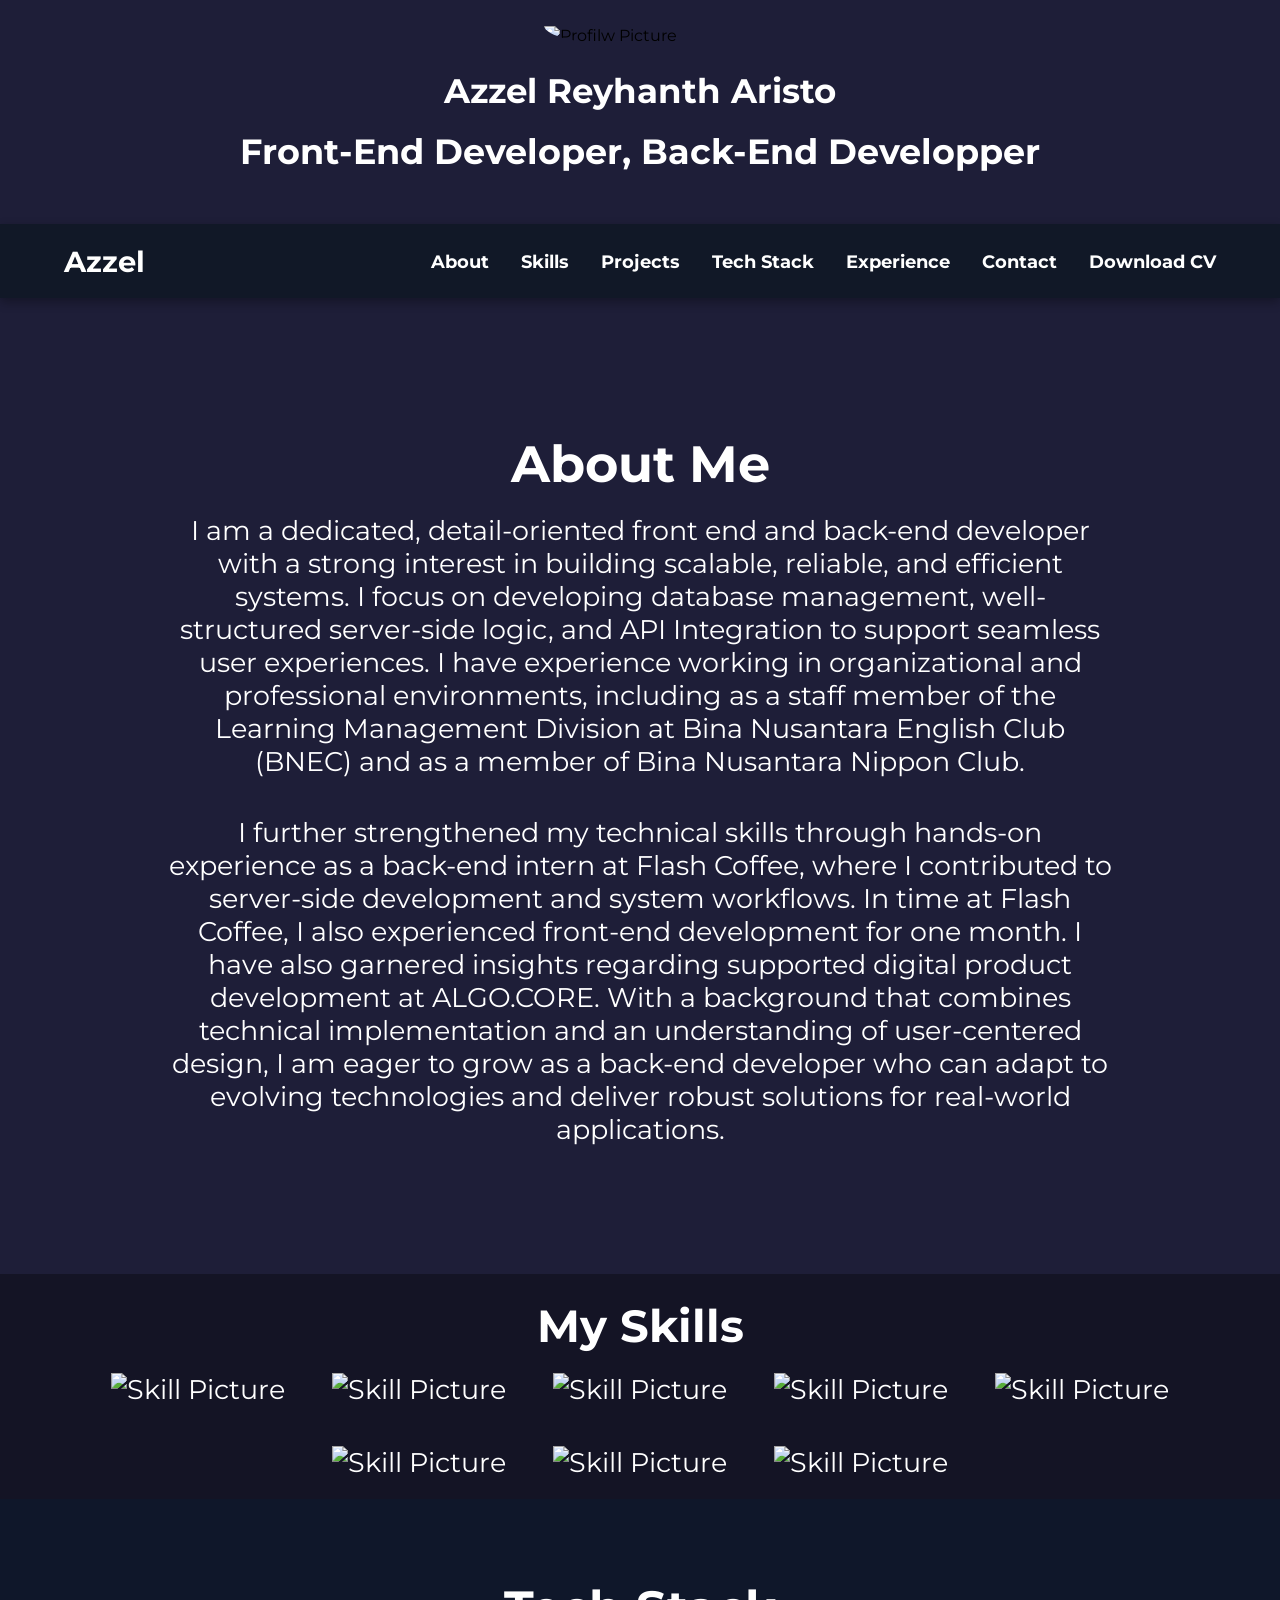
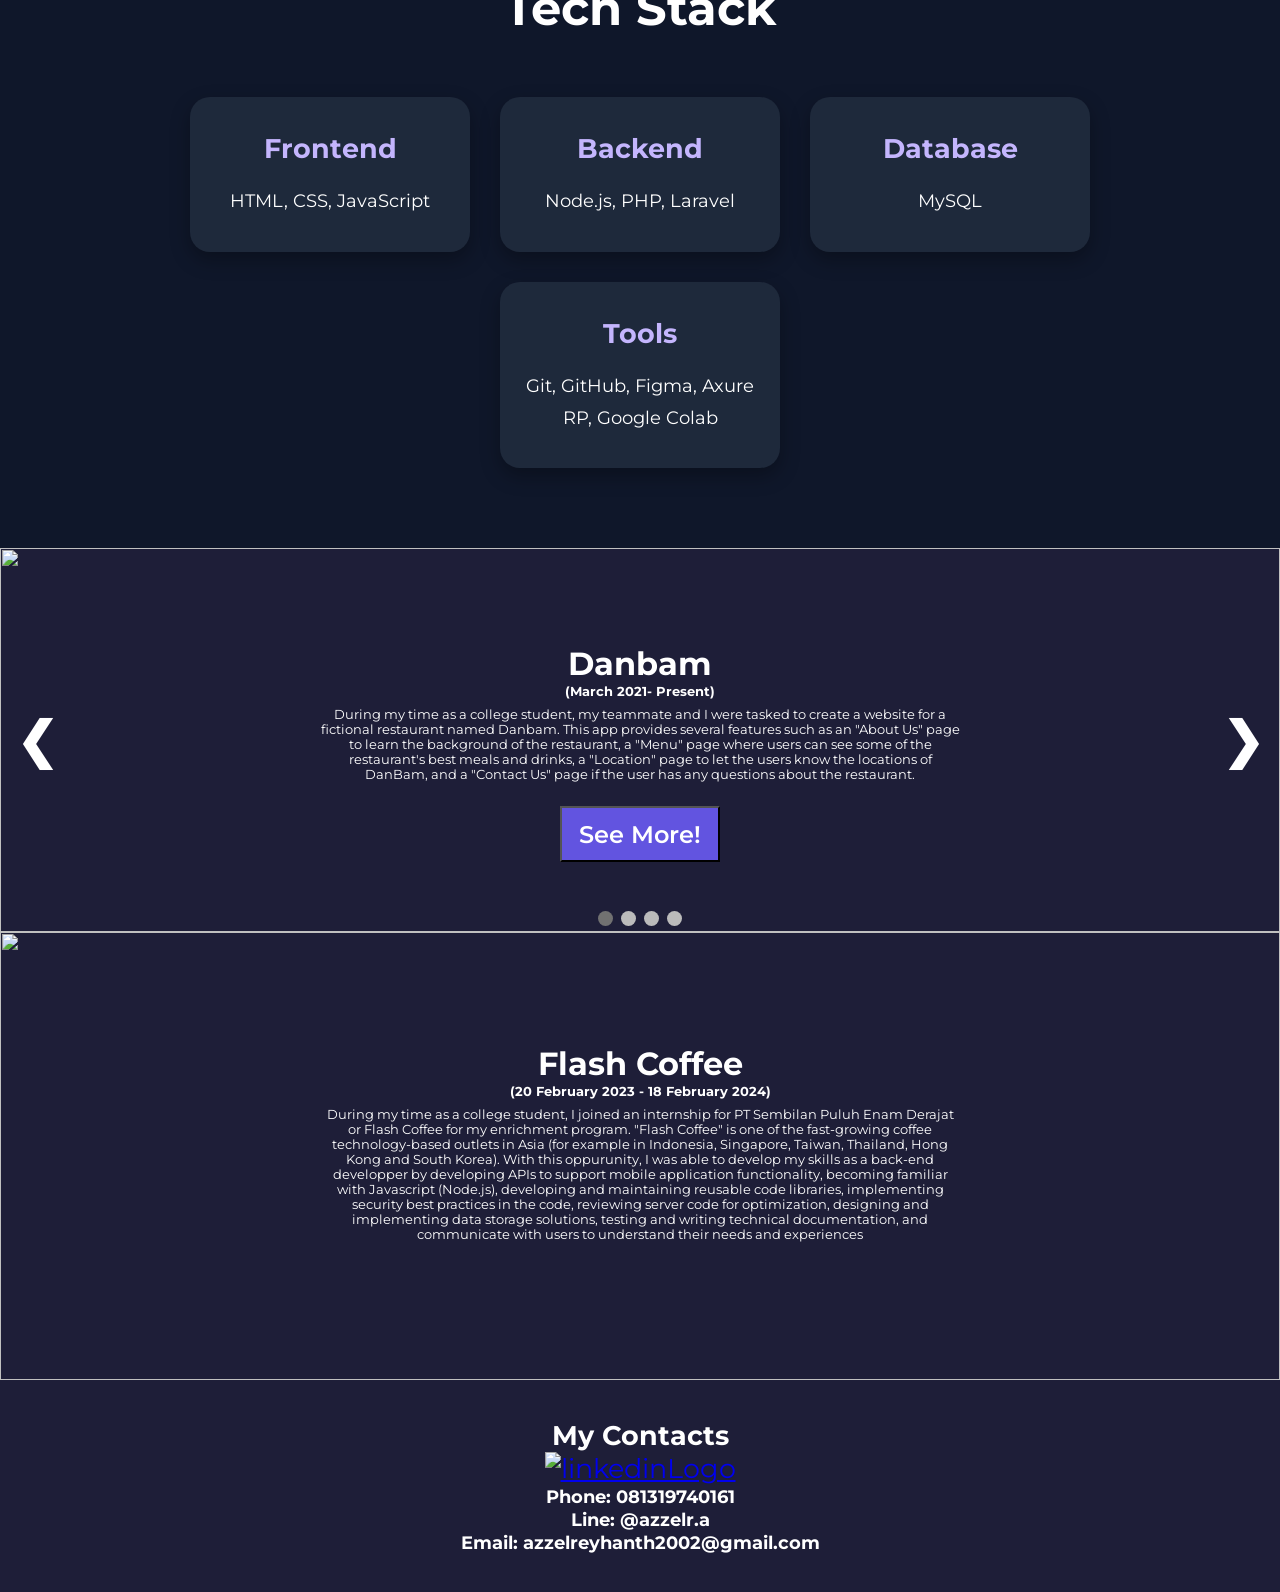
==== index.html @ fa7bba4c "update_18-5-2026" ====
<!doctype html>
<html lang="en">
  <head>
    <meta charset="UTF-8" />
    <meta http-equiv="X-UA-Compatible" content="IE=edge" />
    <meta name="viewport" content="width=device-width, initial-scale=1.0" />
    <title>Azzel's Portofolio</title>
    <link rel="stylesheet" href="index.css" />
    <link rel="stylesheet" href="indexResponsive.css" />
    <div class="header-content">
      <img src="./image/profilepicture.jpg" class="bgAbtME" alt="Profilw Picture" />
      <h1 class="name-forHeader">Azzel Reyhanth Aristo</h1>
      <br />
      <h2 class="job-forHeader">Front-End Developer, Back-End Developper</h2>
    </div>
  </head>
  <body>
    <nav class="navbar">
      <div class="nav-logo">Azzel</div>

      <ul class="nav-links">
        <li><a href="#about">About</a></li>
        <li><a href="#skills">Skills</a></li>
        <li><a href="#projects">Projects</a></li>
        <li><a href="#techstack">Tech Stack</a></li>
        <li><a href="#experience">Experience</a></li>
        <li><a href="#contact">Contact</a></li>
        <li>
          <a href="./Azzel Reyhanth Aristo_CV.pdf" download>Download CV</a>
        </li>
      </ul>
    </nav>
    <div class="aboutme" id="about" style="background-image: &quot;./image/coding.jpg&quot;">
      <div class="abtMe-content">
        <h1 class="abtMe-title">About Me</h1>
        <p class="abtMe-description">
          I am a dedicated, detail-oriented front end and back-end developer with a strong interest in building scalable, reliable, and efficient systems. I focus on developing database management, well-structured server-side logic, and API
          Integration to support seamless user experiences. I have experience working in organizational and professional environments, including as a staff member of the Learning Management Division at Bina Nusantara English Club (BNEC) and
          as a member of Bina Nusantara Nippon Club.
        </p>
        <br />
        <p class="abtMe-description">
          I further strengthened my technical skills through hands-on experience as a back-end intern at Flash Coffee, where I contributed to server-side development and system workflows. In time at Flash Coffee, I also experienced
          front-end development for one month. I have also garnered insights regarding supported digital product development at ALGO.CORE. With a background that combines technical implementation and an understanding of user-centered
          design, I am eager to grow as a back-end developer who can adapt to evolving technologies and deliver robust solutions for real-world applications.
        </p>
      </div>
    </div>

    <div class="myskills" id="skills">
      <h1 class="skills-title">My Skills</h1>
      <img src="./image/logo_C.png" class="CLogo" alt="Skill Picture" />
      <img src="./image/logo_htmlCSSJS.png" class="skillsLogo" alt="Skill Picture" />
      <img src="./image/logo_figma.svg" class="figmaLogo" alt="Skill Picture" />
      <img src="./image/logo_axure.svg" class="AXLogo" alt="Skill Picture" />
      <img src="./image/node.js_logo.png" class="NJLogo" alt="Skill Picture" />
      <img src="./image/laravel.png" class="LRVLogo" alt="Skill Picture" />
      <img src="./image/php.png" class="PHPLogo" alt="Skill Picture" />
      <img src="./image/pythonlogo.png" class="PhythonLogo" alt="Skill Picture" />
    </div>
    <div class="techstack" id="techstack">
      <h1>Tech Stack</h1>

      <div class="stack-wrapper">
        <div class="stack-category">
          <h2>Frontend</h2>
          <p>HTML, CSS, JavaScript</p>
        </div>

        <div class="stack-category">
          <h2>Backend</h2>
          <p>Node.js, PHP, Laravel</p>
        </div>

        <div class="stack-category">
          <h2>Database</h2>
          <p>MySQL</p>
        </div>

        <div class="stack-category">
          <h2>Tools</h2>
          <p>Git, GitHub, Figma, Axure RP, Google Colab</p>
        </div>
      </div>
    </div>

    <div class="projects" id="projects">
      <div class="slide-container">
        <div class="mySlides fade">
          <div class="content">
            <h1>Danbam</h1>
            <h5>(March 2021- Present)</h5>
            <p>
              During my time as a college student, my teammate and I were tasked to create a website for a fictional restaurant named Danbam. This app provides several features such as an "About Us" page to learn the background of the
              restaurant, a "Menu" page where users can see some of the restaurant's best meals and drinks, a "Location" page to let the users know the locations of DanBam, and a "Contact Us" page if the user has any questions about the
              restaurant.
            </p>
            <a href="https://danbam.pages.dev/"><button class="seemore">See More!</button></a>
          </div>
          <img src="./image/Prototype_Danbam.png" alt="" />
        </div>

        <div class="mySlides fade">
          <div class="content">
            <h1>CS Course</h1>
            <h5>(June 2021 - Present)</h5>
            <p>
              I've made a challenge for myself to lead a team of 3 in order to design an educational website. This leads me to create CS Course that provides free online courses for people to learn everything they need to know about
              Computer Science. Each different course provides an E-Book, video learning, and exercises. This website also includes a forum page where users can interact with each other and share their knowledge regarding a certain topic.
            </p>
            <a href="https://www.figma.com/proto/AVE2TmdHXMwDo9JzcNJJAb/CS-Courses_Final-Project-HCI-(Finalized)?node-id=2%3A1475&scaling=min-zoom&page-id=0%3A1&starting-point-node-id=2%3A1475"><button class="seemore">See More!</button></a>
          </div>

          <img src="./image/Prototype_CSCourse.png" alt="" />
        </div>

        <div class="mySlides fade">
          <div class="content">
            <h1>Garmob</h1>
            <h5>(June 2022 - Present)</h5>
            <p>
              In a reasearch I have done with my teammates, we have found certain difficulties in gardening or farming. These problems resolves around uncertainty in maintaining and caring for plants, the unavailability of proper direction
              on how to farm from experts, and the ignorance in the exact harvest time. In order to slove these issues, we have come up with a solution in a form of a gardening app named GarMob or Gardening Mobile. GarMob will help someone
              in planting, by providing recommendations for tools and materials as well as planting media for each plant so that the tools and materials selected are appropriate and the user can get success in gardening and be able to
              harvest.
            </p>
            <a href="https://www.figma.com/proto/s5yxkwmtyEQhi0pEe1dJr7/Prototype-GarMob?node-id=1%3A4&scaling=scale-down&page-id=0%3A1&starting-point-node-id=1%3A4"><button class="seemore">See More!</button></a>
          </div>
          <img src="./image/Prototype_GarMob.png" alt="" />
        </div>

        <div class="mySlides fade">
          <div class="content">
            <h1>Belajaritma</h1>
            <h5>(June 2023- Present)</h5>
            <p>
              During the last semester of my college years, my teammate and I created a learning website for basic programming called Belajaritma for our research by using PHP and the Laravel Framework. The Belajaritma application is a
              learning website that can help users learn about the basics of programming. With this application, users can study basic programming materials in video and PDF form, do assignments and final tests as evaluation material, do
              paid certifications for special fields, and discuss together with the forum feature.
            </p>
            <a href="https://drive.google.com/file/d/1KySWJPVnks8cIC2wJU8dArjV4sJ12WSY/view?usp=sharing"><button class="seemore">See More!</button></a>
          </div>
          <img src="./image/Halaman Login.png" alt="" />
        </div>
        <!-- next&prev -->
        <a class="prev" onclick="plusSlides(-1)">&#10094;</a>
        <a class="next" onclick="plusSlides(1)">&#10095;</a>

        <!-- dot -->
        <div class="titik">
          <span class="dot" onclick="currentSlide(1)"></span>
          <span class="dot" onclick="currentSlide(2)"></span>
          <span class="dot" onclick="currentSlide(3)"></span>
          <span class="dot" onclick="currentSlide(4)"></span>
        </div>
      </div>
    </div>
    <div class="slideScriptProjects">
      <script>
        var slideIndex = 1;
        showSlides(slideIndex);
        function plusSlides(n) {
          showSlides((slideIndex += n));
        }
        function currentSlide(n) {
          showSlides((slideIndex = n));
        }
        function showSlides(n) {
          var i;
          var slides = document.getElementsByClassName("mySlides");
          var dots = document.getElementsByClassName("dot");
          if (n > slides.length) {
            slideIndex = 1;
          }
          if (n < 1) {
            slideIndex = slides.length;
          }
          for (i = 0; i < slides.length; i++) {
            slides[i].style.display = "none";
          }
          for (i = 0; i < dots.length; i++) {
            dots[i].className = dots[i].className.replace(" active", "");
          }
          slides[slideIndex - 1].style.display = "block";
          dots[slideIndex - 1].className += " active";
        }
      </script>
    </div>

    <div class="workExperience" id="experience">
      <div class="slide-container">
        <div class="content">
          <h1>Flash Coffee</h1>
          <h5>(20 February 2023 - 18 February 2024)</h5>
          <p>
            During my time as a college student, I joined an internship for PT Sembilan Puluh Enam Derajat or Flash Coffee for my enrichment program. "Flash Coffee" is one of the fast-growing coffee technology-based outlets in Asia (for
            example in Indonesia, Singapore, Taiwan, Thailand, Hong Kong and South Korea). With this oppurunity, I was able to develop my skills as a back-end developper by developing APIs to support mobile application functionality,
            becoming familiar with Javascript (Node.js), developing and maintaining reusable code libraries, implementing security best practices in the code, reviewing server code for optimization, designing and implementing data storage
            solutions, testing and writing technical documentation, and communicate with users to understand their needs and experiences
          </p>
        </div>
        <img src="./image/flashcoffeeimage.png" alt="" />
      </div>
    </div>
    <div class="footer" id="contact">
      <footer>
        <h4>My Contacts</h4>
        <a href="https://www.linkedin.com/in/azzel-reyhanth-aristo-046a54222/">
          <img src="./image/Linked In Logo.png" class="AXLogo" alt="linkedinLogo" />
        </a>
        <h6>Phone: 081319740161</h6>
        <h6>Line: @azzelr.a</h6>
        <h6>Email: azzelreyhanth2002@gmail.com</h6>
      </footer>
    </div>
  </body>
</html>
---- index.css ----
@import url("https://fonts.googleapis.com/css2?family=Montserrat:ital,wght@0,100;0,200;0,300;0,400;0,500;0,600;0,700;0,800;0,900;1,100;1,200;1,300;1,400;1,500;1,600;1,700;1,800;1,900&display=swap");

* {
  font-family: "Montserrat", sans-serif;
  margin: 0;
  padding: 0;
  box-sizing: border-box;
}
html,
body {
  background-color: #1e1e38;
}
.header-content {
  padding-bottom: 2%;
  background-color: #1e1e38;
}
.bgAbtME {
  display: block;
  padding-top: 2%;
  margin-left: auto;
  margin-right: auto;
  width: 15%;
  height: 15%;
  border-radius: 100%;
}
.name-forHeader {
  color: white;
  text-align: center;
  padding-top: 2%;
  font-size: 2.1rem;
}
.navbar {
  position: sticky;
  top: 0;
  width: 100%;
  z-index: 9999;
  display: flex;
  justify-content: space-between;
  align-items: center;
  padding: 1.2rem 5%;
  background-color: #111827;
  box-shadow: 0 4px 10px rgba(0, 0, 0, 0.3);
}

.nav-logo {
  color: white;
  font-size: 1.8rem;
  font-weight: 700;
}

.nav-links {
  display: flex;
  gap: 2rem;
  list-style: none;
}

.nav-links a {
  position: relative;
  color: white;
  text-decoration: none;
  font-size: 1.1rem;
  font-weight: 700;
  transition: color 0.3s ease;
}

.nav-links a:hover {
  color: #8b5cf6;
}

.nav-links a::after {
  content: "";
  position: absolute;
  left: 0;
  bottom: -5px;
  width: 0%;
  height: 3px;
  background-color: #8b5cf6;
  transition: width 0.3s ease;
}

.nav-links a:hover::after {
  width: 100%;
}
.job-forHeader {
  color: white;
  text-align: center;
  padding-bottom: 2%;
  font-size: 2.2rem;
}
.aboutme {
  color: white;
  text-align: center;
  padding-top: 1%;
  padding-bottom: 2%;
  background-image: url("./image/coding.jpg");
  background-repeat: no-repeat;
  background-position: center;
  background-size: cover;
}

img {
  max-width: 100%;
  height: auto;
}

.abtMe-content {
  margin: 0 13%;
  padding: 8% 0;
}
.abtMe-description {
  padding-top: 2%;
  font-size: 1.7rem;
}
.abtMe-title {
  padding-top: 2%;
  font-size: 3.2rem;
}

.myskills {
  color: white;
  text-align: center;
  background-color: #141425;
  background-size: 100%;
  font-size: 1.7rem;
}
.myskills img {
  width: 200px;
  height: 200px;
  object-fit: contain;
  padding: 20px;
  vertical-align: middle;
}

.skills-title {
  text-align: center;
  padding-top: 2%;
  font-size: 3.5vw;
}

.slide-container {
  max-width: 100%;
  position: relative;
  margin: 0;
}

.mySlides {
  position: relative;
  display: none;
  width: 100%;
  height: 30vw;
}

.techstack {
  background-color: #0f172a;
  color: white;
  padding: 80px 10%;
  text-align: center;
}

.techstack h1 {
  font-size: 3rem;
  margin-bottom: 60px;
}

.techstack {
  display: flex;
  flex-direction: column;
  align-items: center;
}

.techstack .stack-wrapper {
  display: flex;
  flex-wrap: wrap;
  justify-content: center;
  gap: 30px;
}

.stack-category {
  background: #1e293b;
  width: 280px;
  padding: 35px 25px;
  border-radius: 20px;
  box-shadow: 0 8px 20px rgba(0, 0, 0, 0.3);
  transition: all 0.3s ease;
}

.stack-category:hover {
  transform: translateY(-10px);
  background-color: #312e81;
  box-shadow: 0 12px 30px rgba(139, 92, 246, 0.3);
}

.stack-category h2 {
  font-size: 1.7rem;
  margin-bottom: 20px;
  color: #c4b5fd;
}

.stack-category p {
  font-size: 1.1rem;
  line-height: 1.8;
}

.workExperience img {
  width: 100%;
  height: 35vw;
  object-fit: cover;
  display: block;
}

.content p {
  font-size: 1vw;
}
.mySlides img {
  width: 100%;
  height: 100%;
  object-fit: cover;
  display: block;
}
/* dot */
.titik {
  position: absolute;
  bottom: 0.5%;
  left: 50%;
  transform: translate(-50%, 0%);
}
.dot span {
  text-align: center;
}
.dot {
  cursor: pointer;
  height: 15px;
  width: 15px;
  margin: 0 2px;
  background-color: #bbb;
  border-radius: 50%;
  display: inline-block;
  transition: background-color 0.6s ease;
}
.active,
.dot:hover {
  background-color: #717171;
}

.content {
  color: white;
  text-align: center;
  position: absolute;
  top: 25%;
  left: 50%;
  transform: translate(-50%, 0%);
  font-size: 1rem;
}
.content h5 {
  padding-bottom: 0.5rem;
}

.prev,
.next {
  cursor: pointer;
  position: absolute;
  top: 50%;
  width: auto;
  padding: 16px;
  color: white;
  font-weight: bold;
  font-size: 50px;
  transition: 0.6s ease;
  border-radius: 0 3px 3px 0;
  user-select: none;
  transform: translate(0%, -50%);
}

.seemore {
  cursor: pointer;
  font-size: 1.5rem;
  font-weight: 600;
  margin-top: 1.5rem;
  color: rgb(255, 255, 255);
  background-color: rgb(98, 84, 224);
  width: 10rem;
  height: 3.5rem;
}

.prev:hover,
.next:hover {
  background-color: rgba(0, 0, 0, 0.8);
}

.next {
  right: 0;
  border-radius: 3px 0 0 3px;
}

.fade {
  -webkit-animation-name: fade;
  -webkit-animation-duration: 1.5s;
  animation-name: fade;
  animation-duration: 1.5s;
}

@-webkit-keyframes fade {
  from {
    opacity: 0.4;
  }
  to {
    opacity: 1;
  }
}

@keyframes fade {
  from {
    opacity: 0.4;
  }
  to {
    opacity: 1;
  }
}
.footer {
  padding: 3%;
  color: white;
  text-align: center;
  background-color: #1e1e38;
  background-size: 100%;
  font-size: 1.7rem;
}
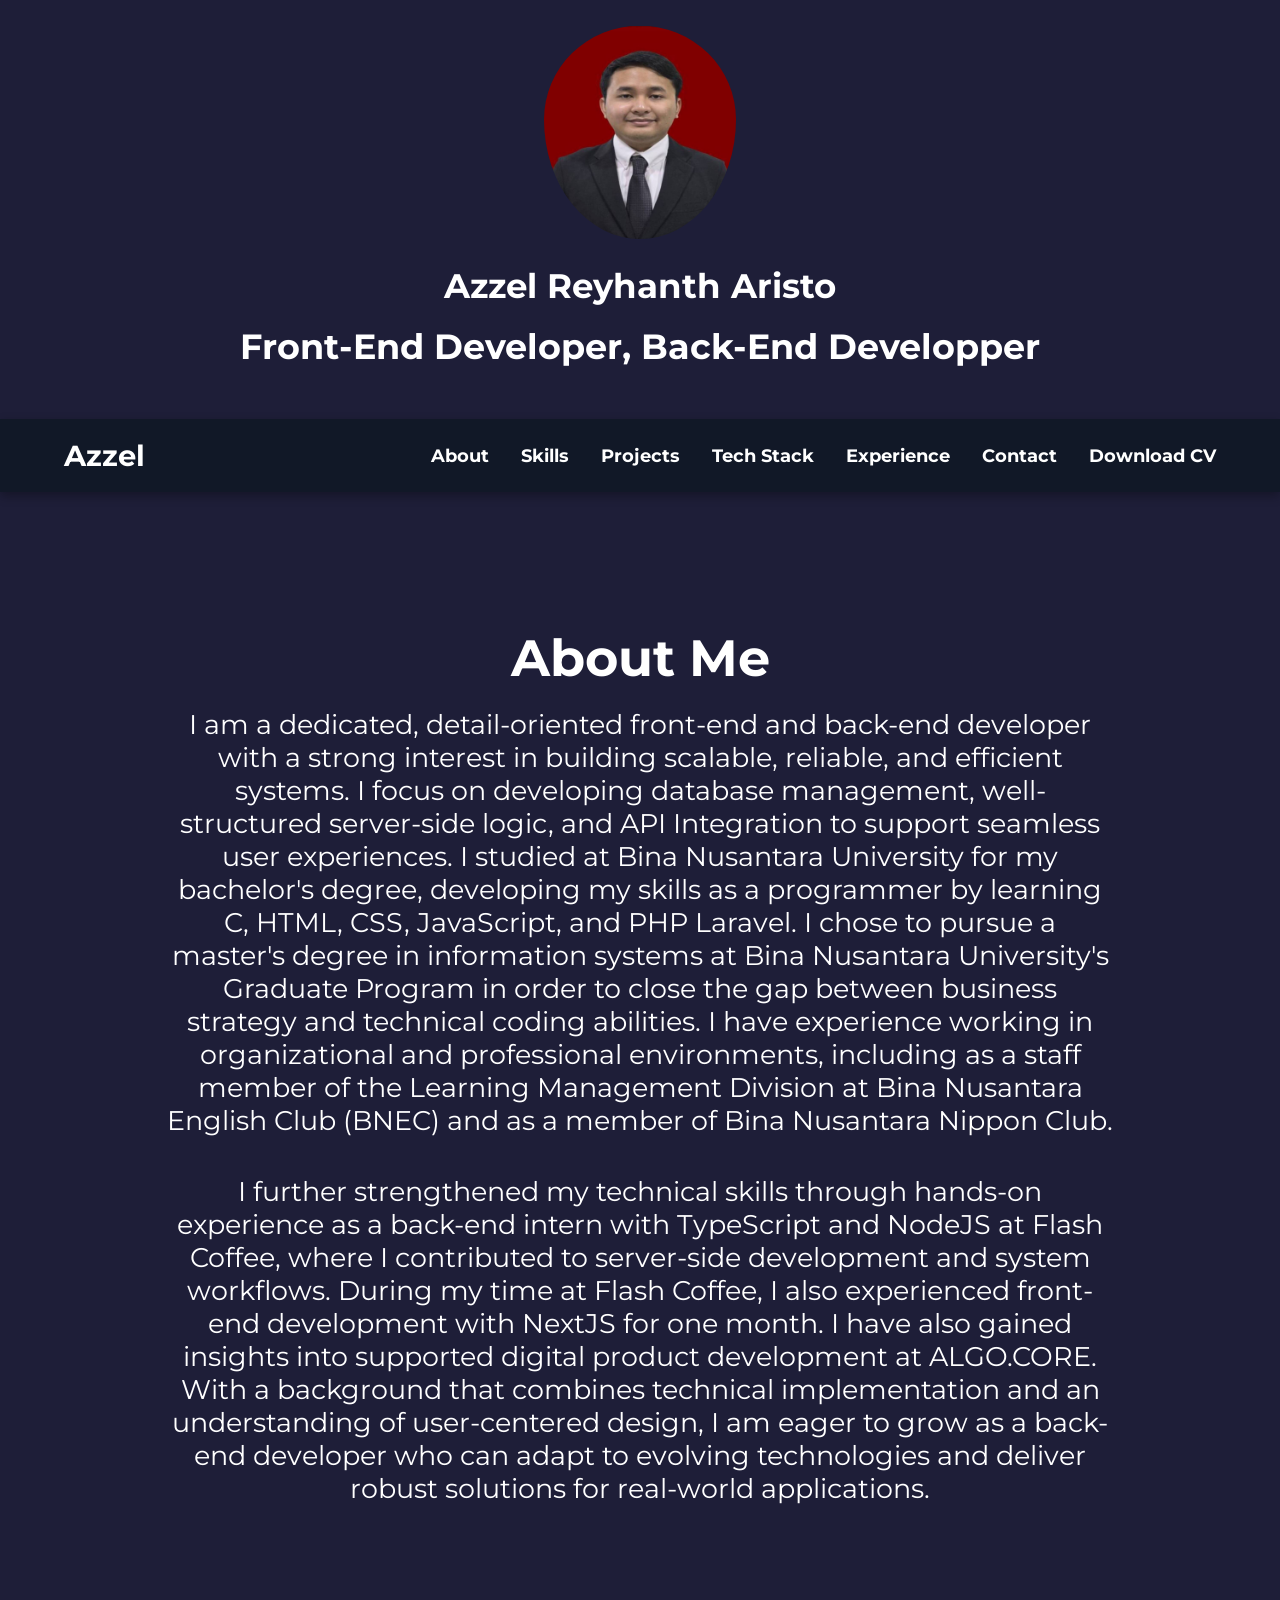
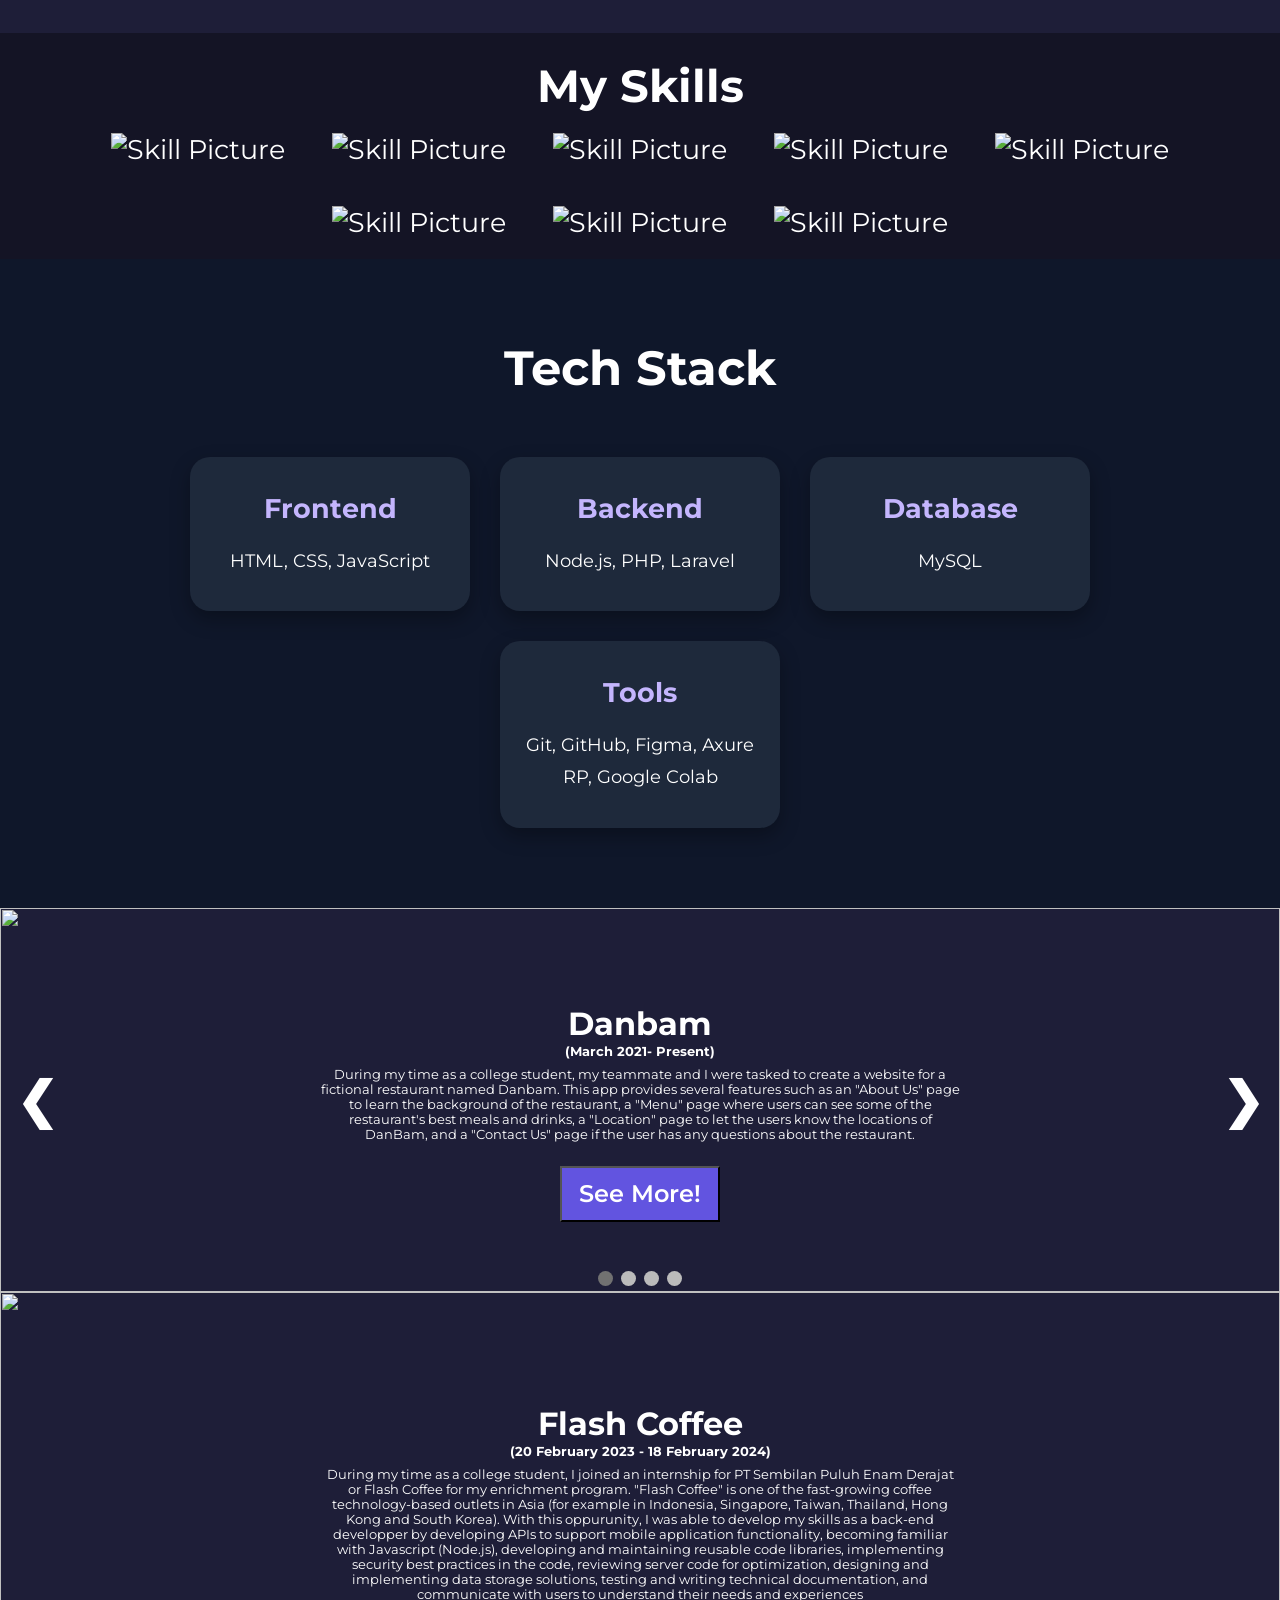
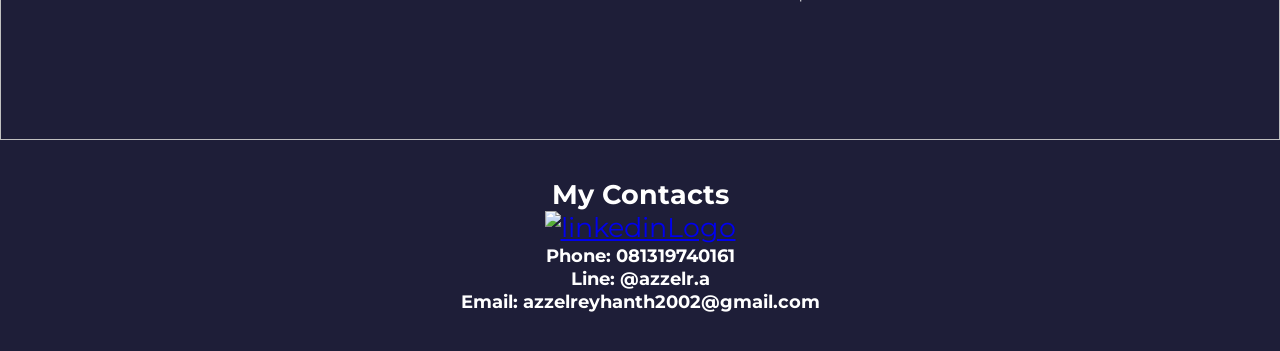
==== commit aab931d5: "Update index.html" ====
--- a/index.html
+++ b/index.html
@@ -6,7 +6,7 @@
     <meta name="viewport" content="width=device-width, initial-scale=1.0" />
     <title>Azzel's Portofolio</title>
     <link rel="stylesheet" href="index.css" />
-    <link rel="stylesheet" href="indexResponsive.css" />
+    <link rel="stylesheet" href="indexResponsive_Tablet.css" />
     <div class="header-content">
       <img src="./image/profilepicture.jpg" class="bgAbtME" alt="Profilw Picture" />
       <h1 class="name-forHeader">Azzel Reyhanth Aristo</h1>
@@ -34,15 +34,11 @@
       <div class="abtMe-content">
         <h1 class="abtMe-title">About Me</h1>
         <p class="abtMe-description">
-          I am a dedicated, detail-oriented front end and back-end developer with a strong interest in building scalable, reliable, and efficient systems. I focus on developing database management, well-structured server-side logic, and API
-          Integration to support seamless user experiences. I have experience working in organizational and professional environments, including as a staff member of the Learning Management Division at Bina Nusantara English Club (BNEC) and
-          as a member of Bina Nusantara Nippon Club.
+          I am a dedicated, detail-oriented front-end and back-end developer with a strong interest in building scalable, reliable, and efficient systems. I focus on developing database management, well-structured server-side logic, and API Integration to support seamless user experiences. I studied at Bina Nusantara University for my bachelor's degree, developing my skills as a programmer by learning C, HTML, CSS, JavaScript, and PHP Laravel. I chose to pursue a master's degree in information systems at Bina Nusantara University's Graduate Program in order to close the gap between business strategy and technical coding abilities. I have experience working in organizational and professional environments, including as a staff member of the Learning Management Division at Bina Nusantara English Club (BNEC) and as a member of Bina Nusantara Nippon Club. 
         </p>
         <br />
         <p class="abtMe-description">
-          I further strengthened my technical skills through hands-on experience as a back-end intern at Flash Coffee, where I contributed to server-side development and system workflows. In time at Flash Coffee, I also experienced
-          front-end development for one month. I have also garnered insights regarding supported digital product development at ALGO.CORE. With a background that combines technical implementation and an understanding of user-centered
-          design, I am eager to grow as a back-end developer who can adapt to evolving technologies and deliver robust solutions for real-world applications.
+          I further strengthened my technical skills through hands-on experience as a back-end intern with TypeScript and NodeJS at Flash Coffee, where I contributed to server-side development and system workflows. During my time at Flash Coffee, I also experienced front-end development with NextJS for one month. I have also gained insights into supported digital product development at ALGO.CORE. With a background that combines technical implementation and an understanding of user-centered design, I am eager to grow as a back-end developer who can adapt to evolving technologies and deliver robust solutions for real-world applications.
         </p>
       </div>
     </div>
--- a/index.css
+++ b/index.css
@@ -123,6 +123,7 @@
   background-size: 100%;
   font-size: 1.7rem;
 }
+
 .myskills img {
   width: 200px;
   height: 200px;
--- a/indexResponsive_Tablet.css
+++ b/indexResponsive_Tablet.css
@@ -0,0 +1,304 @@
+@media only screen and (max-width: 992px) {
+  @import url("https://fonts.googleapis.com/css2?family=Montserrat:ital,wght@0,100;0,200;0,300;0,400;0,500;0,600;0,700;0,800;0,900;1,100;1,200;1,300;1,400;1,500;1,600;1,700;1,800;1,900&display=swap");
+
+  * {
+    font-family: "Montserrat", sans-serif;
+    margin: 0;
+    padding: 0;
+  }
+  .header-content {
+    padding-bottom: 2%;
+    background-color: #1e1e38;
+  }
+  .bgAbtME {
+    display: block;
+    padding-top: 2%;
+    margin-left: auto;
+    margin-right: auto;
+    width: 15%;
+    height: 15%;
+    border-radius: 100%;
+  }
+  .name-forHeader {
+    color: white;
+    text-align: center;
+    padding-top: 2%;
+    font-size: 1.7rem;
+  }
+  .job-forHeader {
+    color: white;
+    text-align: center;
+    padding-bottom: 2%;
+    font-size: 1.7rem;
+  }
+  .aboutme {
+    color: white;
+    text-align: center;
+    padding-top: 1%;
+    padding-bottom: 2%;
+    background-image: url("./image/coding.jpg");
+    background-repeat: no-repeat;
+    background-size: 100%;
+  }
+
+  .abtMe-content {
+    margin: 13%;
+  }
+  .abtMe-description {
+    padding-top: 2%;
+    font-size: 0.5rem;
+  }
+  .abtMe-title {
+    padding-top: 2%;
+    font-size: 1.2rem;
+  }
+
+  .myskills {
+    color: white;
+    text-align: center;
+    background-color: #141425;
+    background-size: 100%;
+    font-size: 1.7rem;
+  }
+  .workExperience img {
+    width: 100%;
+    height: 35vw;
+    object-fit: cover;
+    display: block;
+  }
+
+  .skillsLogo {
+    padding: 3%;
+    display: inline;
+    width: 25%;
+  }
+  .figmaLogo {
+    padding: 3%;
+    display: inline;
+    width: 7%;
+  }
+  .CLogo {
+    padding: 3%;
+    display: inline;
+    width: 10%;
+  }
+  .AXLogo {
+    padding: 3%;
+    display: inline;
+    width: 10%;
+  }
+  .PSLogo {
+    padding: 3%;
+    display: inline;
+    width: 10%;
+  }
+  .LRVLogo {
+    padding: 3%;
+    display: inline;
+    width: 10%;
+  }
+  .PHPLogo {
+    padding: 3%;
+    display: inline;
+    width: 10%;
+  }
+  .skills-title {
+    text-align: center;
+    padding-top: 2%;
+    font-size: 3.5vw;
+  }
+
+  .slide-container {
+    max-width: 100%;
+    position: relative;
+    margin: 0;
+  }
+
+  .mySlides {
+    position: relative;
+    display: none;
+    width: 100%;
+    height: 30vw;
+  }
+  .content h1 {
+    font-size: 1.7vw;
+  }
+  .content h5 {
+    font-size: 1.4vw;
+  }
+  .content p {
+    font-size: 0.77vw;
+  }
+  .mySlides img {
+    width: 100%;
+    height: 100%;
+    object-fit: cover;
+    display: block;
+  }
+  .navbar {
+    display: flex;
+    flex-direction: row;
+    justify-content: space-between;
+    align-items: center;
+    padding: 1rem 2rem;
+    gap: 1rem;
+  }
+
+  .nav-logo {
+    font-size: 1.5rem;
+  }
+
+  .nav-links {
+    display: flex;
+    flex-wrap: wrap;
+    justify-content: flex-end;
+    align-items: center;
+    gap: 1rem;
+
+    list-style: none;
+    padding: 0;
+    margin: 0;
+  }
+
+  .nav-links li {
+    width: auto;
+  }
+
+  .nav-links a {
+    display: inline-block;
+    font-size: 0.9rem;
+    padding: 0.3rem 0.4rem;
+  }
+
+  .techstack {
+    padding: 60px 5%;
+  }
+
+  .techstack h1 {
+    font-size: 2rem;
+  }
+
+  .stack-wrapper {
+    flex-direction: column;
+    align-items: center;
+  }
+
+  .stack-category {
+    width: 100%;
+    max-width: 320px;
+  }
+
+  .stack-category h2 {
+    font-size: 1.4rem;
+  }
+
+  .stack-category p {
+    font-size: 1rem;
+  }
+
+  .titik {
+    position: absolute;
+    bottom: 0.5%;
+    left: 50%;
+    transform: translate(-50%, 0%);
+  }
+  .dot span {
+    text-align: center;
+  }
+  .dot {
+    cursor: pointer;
+    height: 15px;
+    width: 15px;
+    margin: 0 2px;
+    background-color: #bbb;
+    border-radius: 50%;
+    display: inline-block;
+    transition: background-color 0.6s ease;
+  }
+  .active,
+  .dot:hover {
+    background-color: #717171;
+  }
+
+  .content {
+    color: white;
+    text-align: center;
+    position: absolute;
+    top: 10%;
+    left: 50%;
+    transform: translate(-50%, 0%);
+    font-size: 1rem;
+  }
+  .content h5 {
+    padding-bottom: 0.5rem;
+  }
+
+  .prev,
+  .next {
+    cursor: pointer;
+    position: absolute;
+    top: 50%;
+    width: auto;
+    padding: 16px;
+    color: white;
+    font-weight: bold;
+    font-size: 50px;
+    transition: 0.6s ease;
+    border-radius: 0 3px 3px 0;
+    user-select: none;
+    transform: translate(0%, -50%);
+  }
+
+  .seemore {
+    cursor: pointer;
+    font-size: 0.5rem;
+    font-weight: 600;
+    margin-top: 0.5rem;
+    color: rgb(255, 255, 255);
+    background-color: rgb(98, 84, 224);
+    width: 5rem;
+    height: 1.5rem;
+  }
+
+  .prev:hover,
+  .next:hover {
+    background-color: rgba(0, 0, 0, 0.8);
+  }
+
+  .next {
+    right: 0;
+    border-radius: 3px 0 0 3px;
+  }
+
+  .fade {
+    -webkit-animation-name: fade;
+    -webkit-animation-duration: 1.5s;
+    animation-name: fade;
+    animation-duration: 1.5s;
+  }
+
+  @-webkit-keyframes fade {
+    from {
+      opacity: 0.4;
+    }
+    to {
+      opacity: 1;
+    }
+  }
+  @keyframes fade {
+    from {
+      opacity: 0.4;
+    }
+    to {
+      opacity: 1;
+    }
+  }
+  .footer {
+    padding: 3%;
+    color: white;
+    text-align: center;
+    background-color: #1e1e38;
+    background-size: 100%;
+    font-size: 1.7rem;
+  }
+}
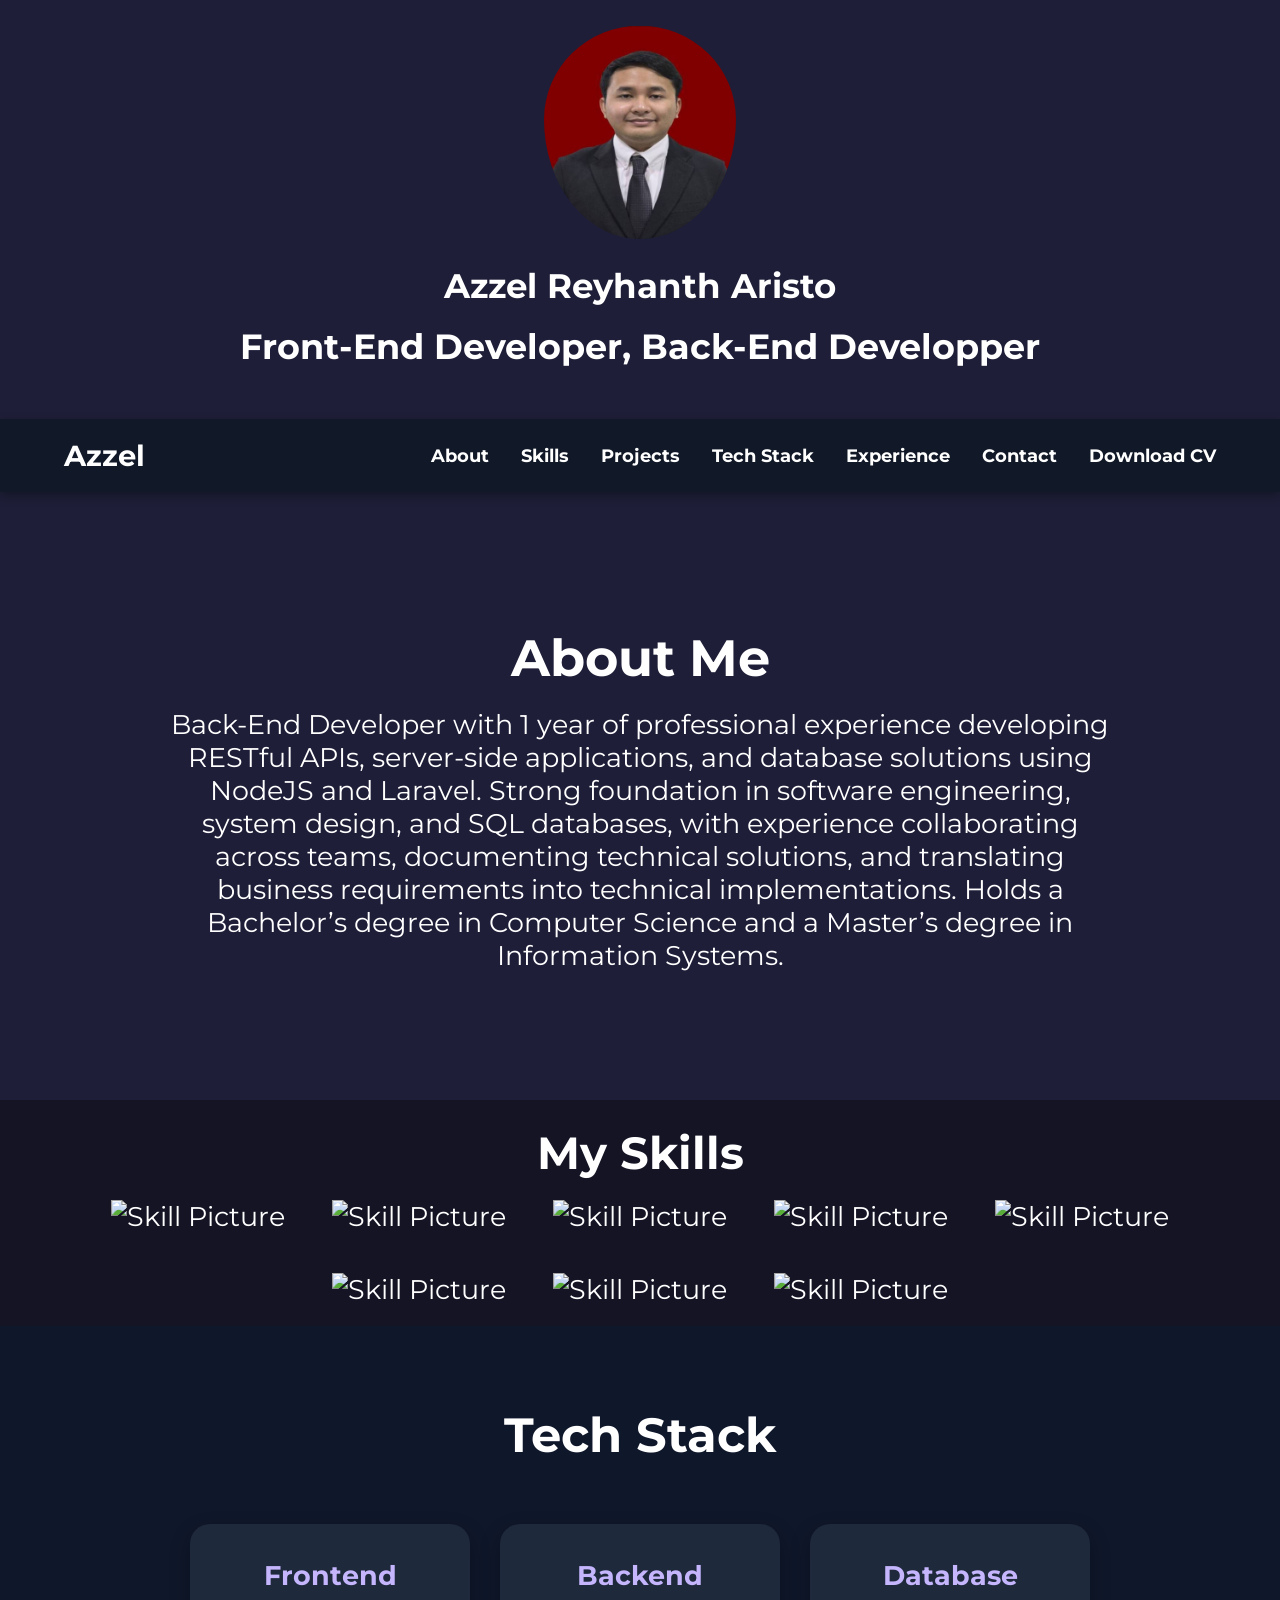
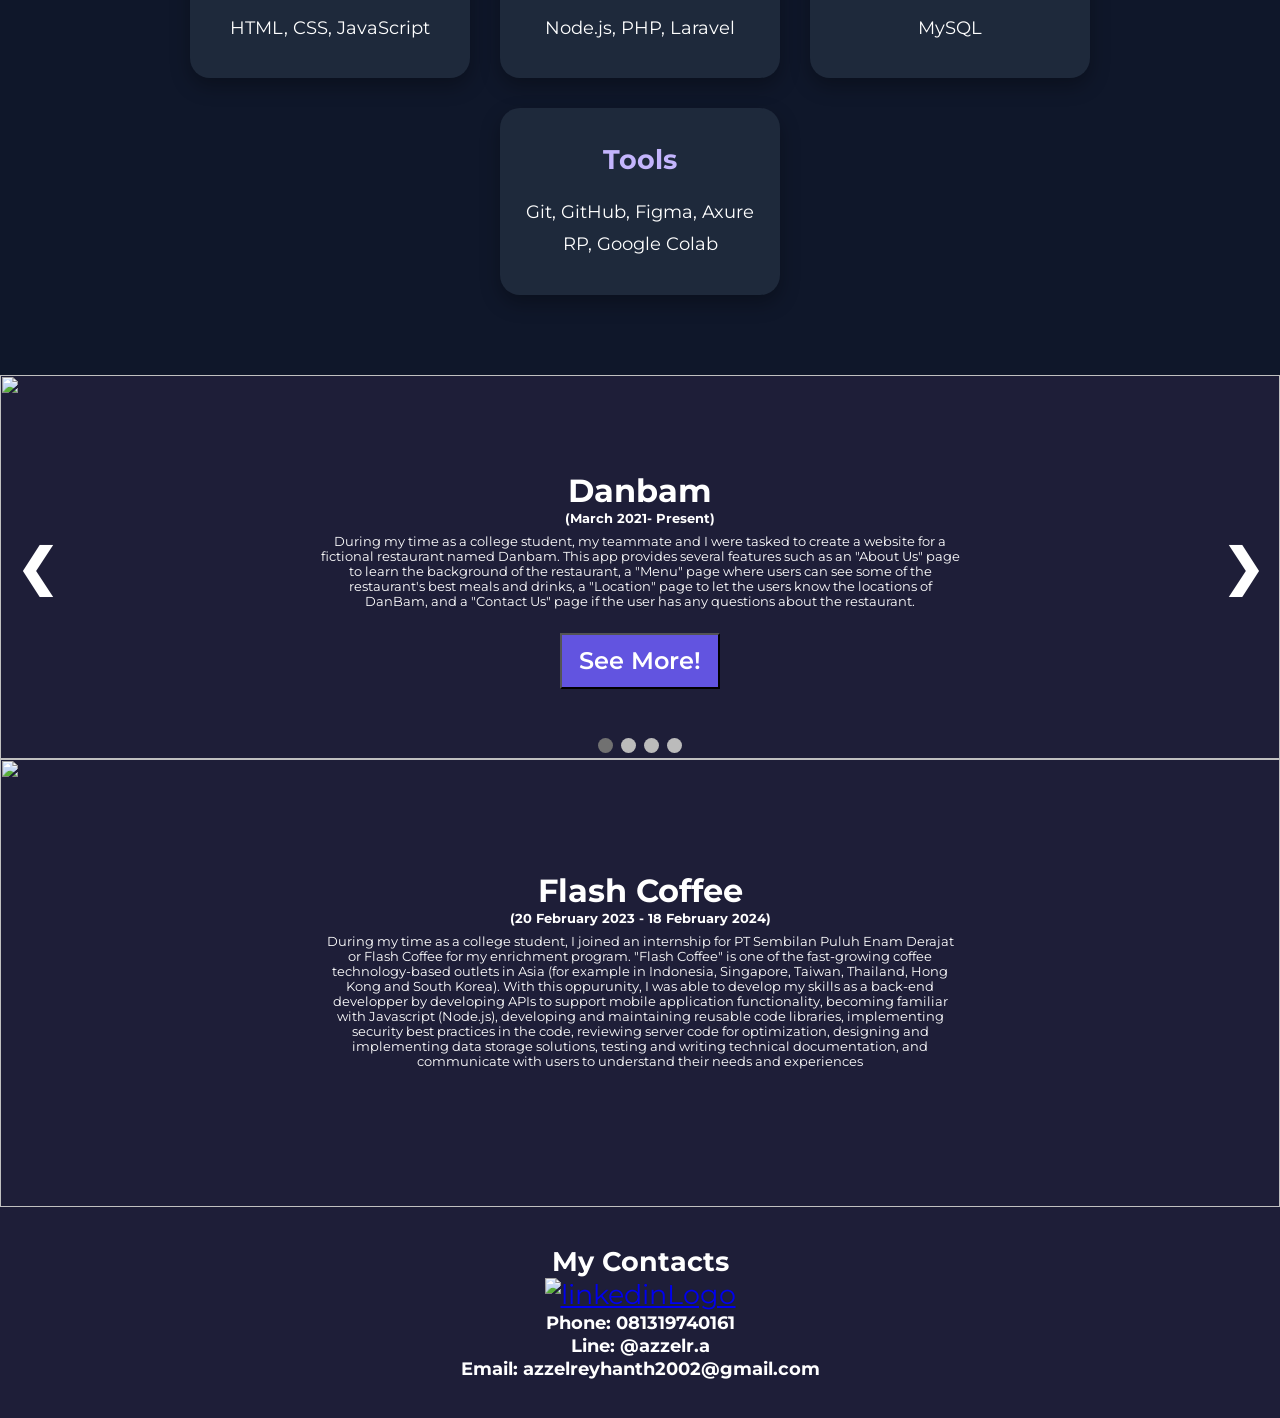
==== commit 95980666: "Update index.html" ====
--- a/index.html
+++ b/index.html
@@ -34,11 +34,7 @@
       <div class="abtMe-content">
         <h1 class="abtMe-title">About Me</h1>
         <p class="abtMe-description">
-          I am a dedicated, detail-oriented front-end and back-end developer with a strong interest in building scalable, reliable, and efficient systems. I focus on developing database management, well-structured server-side logic, and API Integration to support seamless user experiences. I studied at Bina Nusantara University for my bachelor's degree, developing my skills as a programmer by learning C, HTML, CSS, JavaScript, and PHP Laravel. I chose to pursue a master's degree in information systems at Bina Nusantara University's Graduate Program in order to close the gap between business strategy and technical coding abilities. I have experience working in organizational and professional environments, including as a staff member of the Learning Management Division at Bina Nusantara English Club (BNEC) and as a member of Bina Nusantara Nippon Club. 
-        </p>
-        <br />
-        <p class="abtMe-description">
-          I further strengthened my technical skills through hands-on experience as a back-end intern with TypeScript and NodeJS at Flash Coffee, where I contributed to server-side development and system workflows. During my time at Flash Coffee, I also experienced front-end development with NextJS for one month. I have also gained insights into supported digital product development at ALGO.CORE. With a background that combines technical implementation and an understanding of user-centered design, I am eager to grow as a back-end developer who can adapt to evolving technologies and deliver robust solutions for real-world applications.
+           Back-End Developer with 1 year of professional experience developing RESTful APIs, server-side applications, and database solutions using NodeJS and Laravel. Strong foundation in software engineering, system design, and SQL databases, with experience collaborating across teams, documenting technical solutions, and translating business requirements into technical implementations. Holds a Bachelor’s degree in Computer Science and a Master’s degree in Information Systems. 
         </p>
       </div>
     </div>
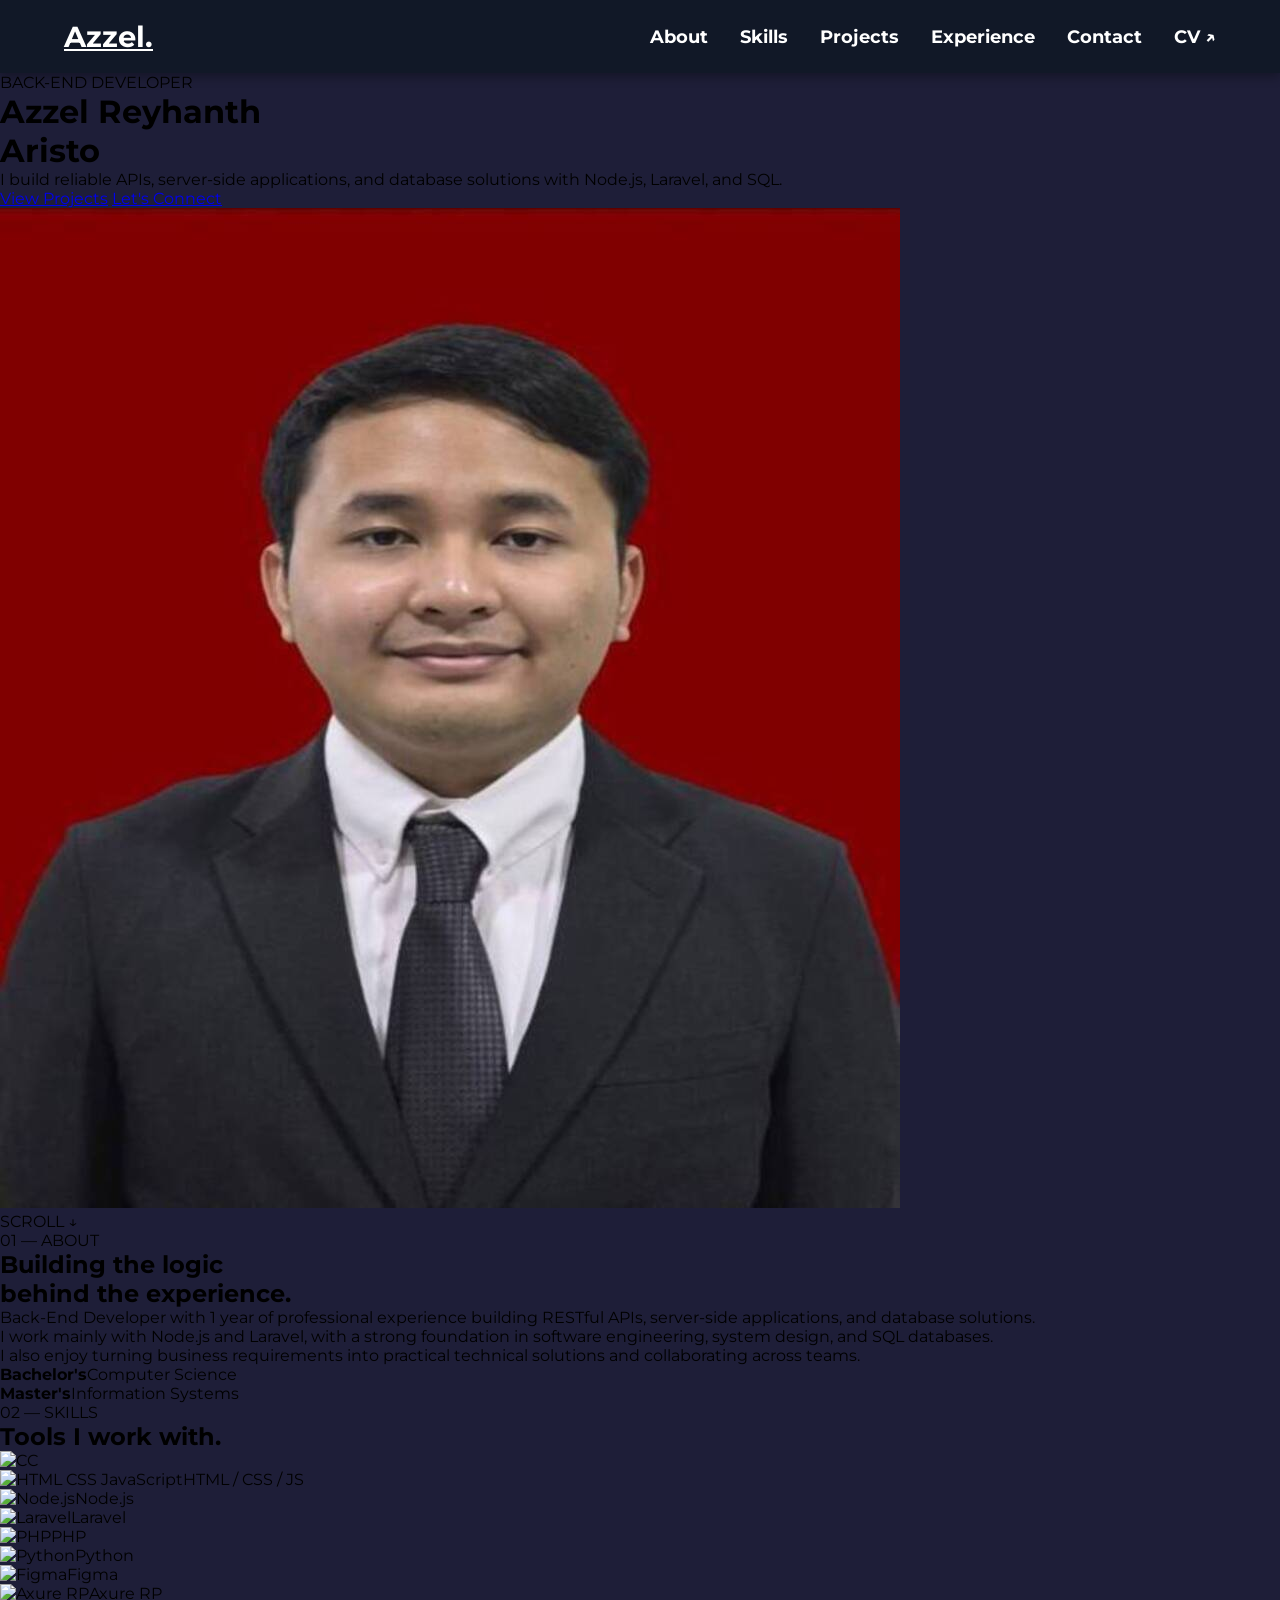
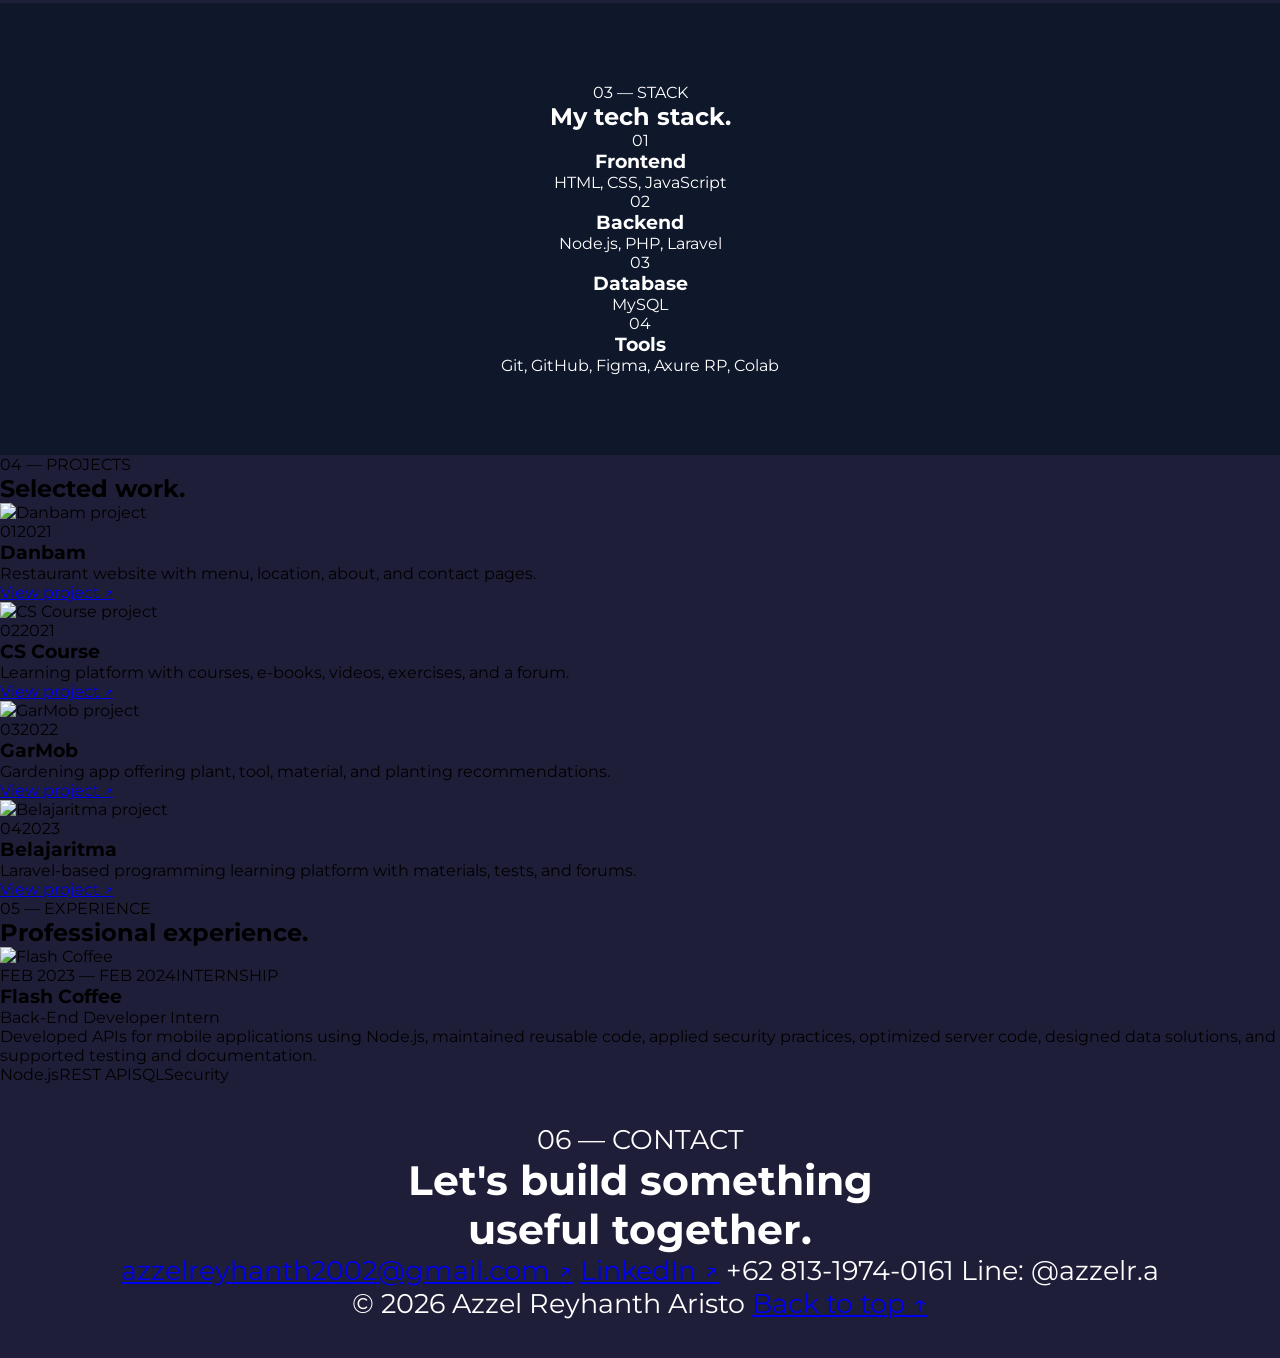
==== commit 02c3f9f8: "Revamped index.html" ====
--- a/index.html
+++ b/index.html
@@ -2,208 +2,204 @@
 <html lang="en">
   <head>
     <meta charset="UTF-8" />
-    <meta http-equiv="X-UA-Compatible" content="IE=edge" />
     <meta name="viewport" content="width=device-width, initial-scale=1.0" />
-    <title>Azzel's Portofolio</title>
+    <meta name="description" content="Azzel Reyhanth Aristo — Back-End Developer portfolio." />
+    <title>Azzel Reyhanth Aristo | Back-End Developer</title>
     <link rel="stylesheet" href="index.css" />
-    <link rel="stylesheet" href="indexResponsive_Tablet.css" />
-    <div class="header-content">
-      <img src="./image/profilepicture.jpg" class="bgAbtME" alt="Profilw Picture" />
-      <h1 class="name-forHeader">Azzel Reyhanth Aristo</h1>
-      <br />
-      <h2 class="job-forHeader">Front-End Developer, Back-End Developper</h2>
-    </div>
   </head>
+
   <body>
-    <nav class="navbar">
-      <div class="nav-logo">Azzel</div>
-
-      <ul class="nav-links">
-        <li><a href="#about">About</a></li>
-        <li><a href="#skills">Skills</a></li>
-        <li><a href="#projects">Projects</a></li>
-        <li><a href="#techstack">Tech Stack</a></li>
-        <li><a href="#experience">Experience</a></li>
-        <li><a href="#contact">Contact</a></li>
-        <li>
-          <a href="./Azzel Reyhanth Aristo_CV.pdf" download>Download CV</a>
-        </li>
-      </ul>
-    </nav>
-    <div class="aboutme" id="about" style="background-image: &quot;./image/coding.jpg&quot;">
-      <div class="abtMe-content">
-        <h1 class="abtMe-title">About Me</h1>
-        <p class="abtMe-description">
-           Back-End Developer with 1 year of professional experience developing RESTful APIs, server-side applications, and database solutions using NodeJS and Laravel. Strong foundation in software engineering, system design, and SQL databases, with experience collaborating across teams, documenting technical solutions, and translating business requirements into technical implementations. Holds a Bachelor’s degree in Computer Science and a Master’s degree in Information Systems. 
-        </p>
+    <header class="hero" id="home">
+      <nav class="navbar">
+        <a class="nav-logo" href="#home">Azzel<span>.</span></a>
+
+        <ul class="nav-links">
+          <li><a href="#about">About</a></li>
+          <li><a href="#skills">Skills</a></li>
+          <li><a href="#projects">Projects</a></li>
+          <li><a href="#experience">Experience</a></li>
+          <li><a href="#contact">Contact</a></li>
+          <li><a class="nav-cv" href="./Azzel Reyhanth Aristo_CV.pdf" download>CV ↗</a></li>
+        </ul>
+      </nav>
+
+      <div class="hero-content">
+        <div class="hero-copy">
+          <p class="eyebrow">BACK-END DEVELOPER</p>
+          <h1>Azzel Reyhanth<br /><span>Aristo</span></h1>
+          <p class="hero-text">I build reliable APIs, server-side applications, and database solutions with Node.js, Laravel, and SQL.</p>
+          <div class="hero-actions">
+            <a class="btn btn-primary" href="#projects">View Projects</a>
+            <a class="btn btn-ghost" href="#contact">Let's Connect</a>
+          </div>
+        </div>
+
+        <div class="hero-photo-wrap">
+          <div class="hero-glow"></div>
+          <img src="./image/profilepicture.jpg" class="hero-photo" alt="Azzel Reyhanth Aristo" />
+        </div>
       </div>
-    </div>
-
-    <div class="myskills" id="skills">
-      <h1 class="skills-title">My Skills</h1>
-      <img src="./image/logo_C.png" class="CLogo" alt="Skill Picture" />
-      <img src="./image/logo_htmlCSSJS.png" class="skillsLogo" alt="Skill Picture" />
-      <img src="./image/logo_figma.svg" class="figmaLogo" alt="Skill Picture" />
-      <img src="./image/logo_axure.svg" class="AXLogo" alt="Skill Picture" />
-      <img src="./image/node.js_logo.png" class="NJLogo" alt="Skill Picture" />
-      <img src="./image/laravel.png" class="LRVLogo" alt="Skill Picture" />
-      <img src="./image/php.png" class="PHPLogo" alt="Skill Picture" />
-      <img src="./image/pythonlogo.png" class="PhythonLogo" alt="Skill Picture" />
-    </div>
-    <div class="techstack" id="techstack">
-      <h1>Tech Stack</h1>
-
-      <div class="stack-wrapper">
-        <div class="stack-category">
-          <h2>Frontend</h2>
-          <p>HTML, CSS, JavaScript</p>
-        </div>
-
-        <div class="stack-category">
-          <h2>Backend</h2>
-          <p>Node.js, PHP, Laravel</p>
-        </div>
-
-        <div class="stack-category">
-          <h2>Database</h2>
-          <p>MySQL</p>
-        </div>
-
-        <div class="stack-category">
-          <h2>Tools</h2>
-          <p>Git, GitHub, Figma, Axure RP, Google Colab</p>
+
+      <div class="hero-scroll">SCROLL ↓</div>
+    </header>
+
+    <main>
+      <section class="section about" id="about">
+        <div class="section-heading">
+          <p class="eyebrow">01 — ABOUT</p>
+          <h2>Building the logic<br /><span>behind the experience.</span></h2>
+        </div>
+
+        <div class="about-grid">
+          <p class="about-lead">Back-End Developer with 1 year of professional experience building RESTful APIs, server-side applications, and database solutions.</p>
+          <div class="about-copy">
+            <p>I work mainly with Node.js and Laravel, with a strong foundation in software engineering, system design, and SQL databases.</p>
+            <p>I also enjoy turning business requirements into practical technical solutions and collaborating across teams.</p>
+            <div class="education">
+              <div><strong>Bachelor's</strong><span>Computer Science</span></div>
+              <div><strong>Master's</strong><span>Information Systems</span></div>
+            </div>
+          </div>
+        </div>
+      </section>
+
+      <section class="section skills" id="skills">
+        <div class="section-heading centered">
+          <p class="eyebrow">02 — SKILLS</p>
+          <h2>Tools I <span>work with.</span></h2>
+        </div>
+
+        <div class="skill-grid">
+          <div class="skill-card"><img src="./image/logo_C.png" alt="C" /><span>C</span></div>
+          <div class="skill-card"><img src="./image/logo_htmlCSSJS.png" alt="HTML CSS JavaScript" /><span>HTML / CSS / JS</span></div>
+          <div class="skill-card"><img src="./image/node.js_logo.png" alt="Node.js" /><span>Node.js</span></div>
+          <div class="skill-card"><img src="./image/laravel.png" alt="Laravel" /><span>Laravel</span></div>
+          <div class="skill-card"><img src="./image/php.png" alt="PHP" /><span>PHP</span></div>
+          <div class="skill-card"><img src="./image/pythonlogo.png" alt="Python" /><span>Python</span></div>
+          <div class="skill-card"><img src="./image/logo_figma.svg" alt="Figma" /><span>Figma</span></div>
+          <div class="skill-card"><img src="./image/logo_axure.svg" alt="Axure RP" /><span>Axure RP</span></div>
+        </div>
+      </section>
+
+      <section class="section techstack" id="techstack">
+        <div class="section-heading centered">
+          <p class="eyebrow">03 — STACK</p>
+          <h2>My <span>tech stack.</span></h2>
+        </div>
+
+        <div class="stack-grid">
+          <article class="stack-card">
+            <span class="card-number">01</span>
+            <h3>Frontend</h3>
+            <p>HTML, CSS, JavaScript</p>
+          </article>
+          <article class="stack-card">
+            <span class="card-number">02</span>
+            <h3>Backend</h3>
+            <p>Node.js, PHP, Laravel</p>
+          </article>
+          <article class="stack-card">
+            <span class="card-number">03</span>
+            <h3>Database</h3>
+            <p>MySQL</p>
+          </article>
+          <article class="stack-card">
+            <span class="card-number">04</span>
+            <h3>Tools</h3>
+            <p>Git, GitHub, Figma, Axure RP, Colab</p>
+          </article>
+        </div>
+      </section>
+
+      <section class="section projects" id="projects">
+        <div class="section-heading">
+          <p class="eyebrow">04 — PROJECTS</p>
+          <h2>Selected <span>work.</span></h2>
+        </div>
+
+        <div class="project-grid">
+          <article class="project-card">
+            <div class="project-image"><img src="./image/Prototype_Danbam.png" alt="Danbam project" /></div>
+            <div class="project-body">
+              <div class="project-meta"><span>01</span><span>2021</span></div>
+              <h3>Danbam</h3>
+              <p>Restaurant website with menu, location, about, and contact pages.</p>
+              <a href="https://danbam.pages.dev/" target="_blank" rel="noopener">View project ↗</a>
+            </div>
+          </article>
+
+          <article class="project-card">
+            <div class="project-image"><img src="./image/Prototype_CSCourse.png" alt="CS Course project" /></div>
+            <div class="project-body">
+              <div class="project-meta"><span>02</span><span>2021</span></div>
+              <h3>CS Course</h3>
+              <p>Learning platform with courses, e-books, videos, exercises, and a forum.</p>
+              <a href="https://www.figma.com/proto/AVE2TmdHXMwDo9JzcNJJAb/CS-Courses_Final-Project-HCI-(Finalized)?node-id=2%3A1475&scaling=min-zoom&page-id=0%3A1&starting-point-node-id=2%3A1475" target="_blank" rel="noopener"
+                >View project ↗</a
+              >
+            </div>
+          </article>
+
+          <article class="project-card">
+            <div class="project-image"><img src="./image/Prototype_GarMob.png" alt="GarMob project" /></div>
+            <div class="project-body">
+              <div class="project-meta"><span>03</span><span>2022</span></div>
+              <h3>GarMob</h3>
+              <p>Gardening app offering plant, tool, material, and planting recommendations.</p>
+              <a href="https://www.figma.com/proto/s5yxkwmtyEQhi0pEe1dJr7/Prototype-GarMob?node-id=1%3A4&scaling=scale-down&page-id=0%3A1&starting-point-node-id=1%3A4" target="_blank" rel="noopener">View project ↗</a>
+            </div>
+          </article>
+
+          <article class="project-card">
+            <div class="project-image"><img src="./image/Halaman Login.png" alt="Belajaritma project" /></div>
+            <div class="project-body">
+              <div class="project-meta"><span>04</span><span>2023</span></div>
+              <h3>Belajaritma</h3>
+              <p>Laravel-based programming learning platform with materials, tests, and forums.</p>
+              <a href="https://drive.google.com/file/d/1KySWJPVnks8cIC2wJU8dArjV4sJ12WSY/view?usp=sharing" target="_blank" rel="noopener">View project ↗</a>
+            </div>
+          </article>
+        </div>
+      </section>
+
+      <section class="section experience" id="experience">
+        <div class="section-heading">
+          <p class="eyebrow">05 — EXPERIENCE</p>
+          <h2>Professional <span>experience.</span></h2>
+        </div>
+
+        <div class="experience-card">
+          <div class="experience-image">
+            <img src="./image/flashcoffeeimage.png" alt="Flash Coffee" />
+          </div>
+          <div class="experience-body">
+            <div class="project-meta"><span>FEB 2023 — FEB 2024</span><span>INTERNSHIP</span></div>
+            <h3>Flash Coffee</h3>
+            <p class="experience-role">Back-End Developer Intern</p>
+            <p>Developed APIs for mobile applications using Node.js, maintained reusable code, applied security practices, optimized server code, designed data solutions, and supported testing and documentation.</p>
+            <div class="tag-row"><span>Node.js</span><span>REST API</span><span>SQL</span><span>Security</span></div>
+          </div>
+        </div>
+      </section>
+    </main>
+
+    <footer class="footer" id="contact">
+      <div class="footer-inner">
+        <div>
+          <p class="eyebrow">06 — CONTACT</p>
+          <h2>Let's build something<br /><span>useful together.</span></h2>
+        </div>
+        <div class="contact-links">
+          <a href="mailto:azzelreyhanth2002@gmail.com">azzelreyhanth2002@gmail.com ↗</a>
+          <a href="https://www.linkedin.com/in/azzel-reyhanth-aristo-046a54222/" target="_blank" rel="noopener">LinkedIn ↗</a>
+          <span>+62 813-1974-0161</span>
+          <span>Line: @azzelr.a</span>
         </div>
       </div>
-    </div>
-
-    <div class="projects" id="projects">
-      <div class="slide-container">
-        <div class="mySlides fade">
-          <div class="content">
-            <h1>Danbam</h1>
-            <h5>(March 2021- Present)</h5>
-            <p>
-              During my time as a college student, my teammate and I were tasked to create a website for a fictional restaurant named Danbam. This app provides several features such as an "About Us" page to learn the background of the
-              restaurant, a "Menu" page where users can see some of the restaurant's best meals and drinks, a "Location" page to let the users know the locations of DanBam, and a "Contact Us" page if the user has any questions about the
-              restaurant.
-            </p>
-            <a href="https://danbam.pages.dev/"><button class="seemore">See More!</button></a>
-          </div>
-          <img src="./image/Prototype_Danbam.png" alt="" />
-        </div>
-
-        <div class="mySlides fade">
-          <div class="content">
-            <h1>CS Course</h1>
-            <h5>(June 2021 - Present)</h5>
-            <p>
-              I've made a challenge for myself to lead a team of 3 in order to design an educational website. This leads me to create CS Course that provides free online courses for people to learn everything they need to know about
-              Computer Science. Each different course provides an E-Book, video learning, and exercises. This website also includes a forum page where users can interact with each other and share their knowledge regarding a certain topic.
-            </p>
-            <a href="https://www.figma.com/proto/AVE2TmdHXMwDo9JzcNJJAb/CS-Courses_Final-Project-HCI-(Finalized)?node-id=2%3A1475&scaling=min-zoom&page-id=0%3A1&starting-point-node-id=2%3A1475"><button class="seemore">See More!</button></a>
-          </div>
-
-          <img src="./image/Prototype_CSCourse.png" alt="" />
-        </div>
-
-        <div class="mySlides fade">
-          <div class="content">
-            <h1>Garmob</h1>
-            <h5>(June 2022 - Present)</h5>
-            <p>
-              In a reasearch I have done with my teammates, we have found certain difficulties in gardening or farming. These problems resolves around uncertainty in maintaining and caring for plants, the unavailability of proper direction
-              on how to farm from experts, and the ignorance in the exact harvest time. In order to slove these issues, we have come up with a solution in a form of a gardening app named GarMob or Gardening Mobile. GarMob will help someone
-              in planting, by providing recommendations for tools and materials as well as planting media for each plant so that the tools and materials selected are appropriate and the user can get success in gardening and be able to
-              harvest.
-            </p>
-            <a href="https://www.figma.com/proto/s5yxkwmtyEQhi0pEe1dJr7/Prototype-GarMob?node-id=1%3A4&scaling=scale-down&page-id=0%3A1&starting-point-node-id=1%3A4"><button class="seemore">See More!</button></a>
-          </div>
-          <img src="./image/Prototype_GarMob.png" alt="" />
-        </div>
-
-        <div class="mySlides fade">
-          <div class="content">
-            <h1>Belajaritma</h1>
-            <h5>(June 2023- Present)</h5>
-            <p>
-              During the last semester of my college years, my teammate and I created a learning website for basic programming called Belajaritma for our research by using PHP and the Laravel Framework. The Belajaritma application is a
-              learning website that can help users learn about the basics of programming. With this application, users can study basic programming materials in video and PDF form, do assignments and final tests as evaluation material, do
-              paid certifications for special fields, and discuss together with the forum feature.
-            </p>
-            <a href="https://drive.google.com/file/d/1KySWJPVnks8cIC2wJU8dArjV4sJ12WSY/view?usp=sharing"><button class="seemore">See More!</button></a>
-          </div>
-          <img src="./image/Halaman Login.png" alt="" />
-        </div>
-        <!-- next&prev -->
-        <a class="prev" onclick="plusSlides(-1)">&#10094;</a>
-        <a class="next" onclick="plusSlides(1)">&#10095;</a>
-
-        <!-- dot -->
-        <div class="titik">
-          <span class="dot" onclick="currentSlide(1)"></span>
-          <span class="dot" onclick="currentSlide(2)"></span>
-          <span class="dot" onclick="currentSlide(3)"></span>
-          <span class="dot" onclick="currentSlide(4)"></span>
-        </div>
+      <div class="footer-bottom">
+        <span>© 2026 Azzel Reyhanth Aristo</span>
+        <a href="#home">Back to top ↑</a>
       </div>
-    </div>
-    <div class="slideScriptProjects">
-      <script>
-        var slideIndex = 1;
-        showSlides(slideIndex);
-        function plusSlides(n) {
-          showSlides((slideIndex += n));
-        }
-        function currentSlide(n) {
-          showSlides((slideIndex = n));
-        }
-        function showSlides(n) {
-          var i;
-          var slides = document.getElementsByClassName("mySlides");
-          var dots = document.getElementsByClassName("dot");
-          if (n > slides.length) {
-            slideIndex = 1;
-          }
-          if (n < 1) {
-            slideIndex = slides.length;
-          }
-          for (i = 0; i < slides.length; i++) {
-            slides[i].style.display = "none";
-          }
-          for (i = 0; i < dots.length; i++) {
-            dots[i].className = dots[i].className.replace(" active", "");
-          }
-          slides[slideIndex - 1].style.display = "block";
-          dots[slideIndex - 1].className += " active";
-        }
-      </script>
-    </div>
-
-    <div class="workExperience" id="experience">
-      <div class="slide-container">
-        <div class="content">
-          <h1>Flash Coffee</h1>
-          <h5>(20 February 2023 - 18 February 2024)</h5>
-          <p>
-            During my time as a college student, I joined an internship for PT Sembilan Puluh Enam Derajat or Flash Coffee for my enrichment program. "Flash Coffee" is one of the fast-growing coffee technology-based outlets in Asia (for
-            example in Indonesia, Singapore, Taiwan, Thailand, Hong Kong and South Korea). With this oppurunity, I was able to develop my skills as a back-end developper by developing APIs to support mobile application functionality,
-            becoming familiar with Javascript (Node.js), developing and maintaining reusable code libraries, implementing security best practices in the code, reviewing server code for optimization, designing and implementing data storage
-            solutions, testing and writing technical documentation, and communicate with users to understand their needs and experiences
-          </p>
-        </div>
-        <img src="./image/flashcoffeeimage.png" alt="" />
-      </div>
-    </div>
-    <div class="footer" id="contact">
-      <footer>
-        <h4>My Contacts</h4>
-        <a href="https://www.linkedin.com/in/azzel-reyhanth-aristo-046a54222/">
-          <img src="./image/Linked In Logo.png" class="AXLogo" alt="linkedinLogo" />
-        </a>
-        <h6>Phone: 081319740161</h6>
-        <h6>Line: @azzelr.a</h6>
-        <h6>Email: azzelreyhanth2002@gmail.com</h6>
-      </footer>
-    </div>
+    </footer>
   </body>
 </html>
